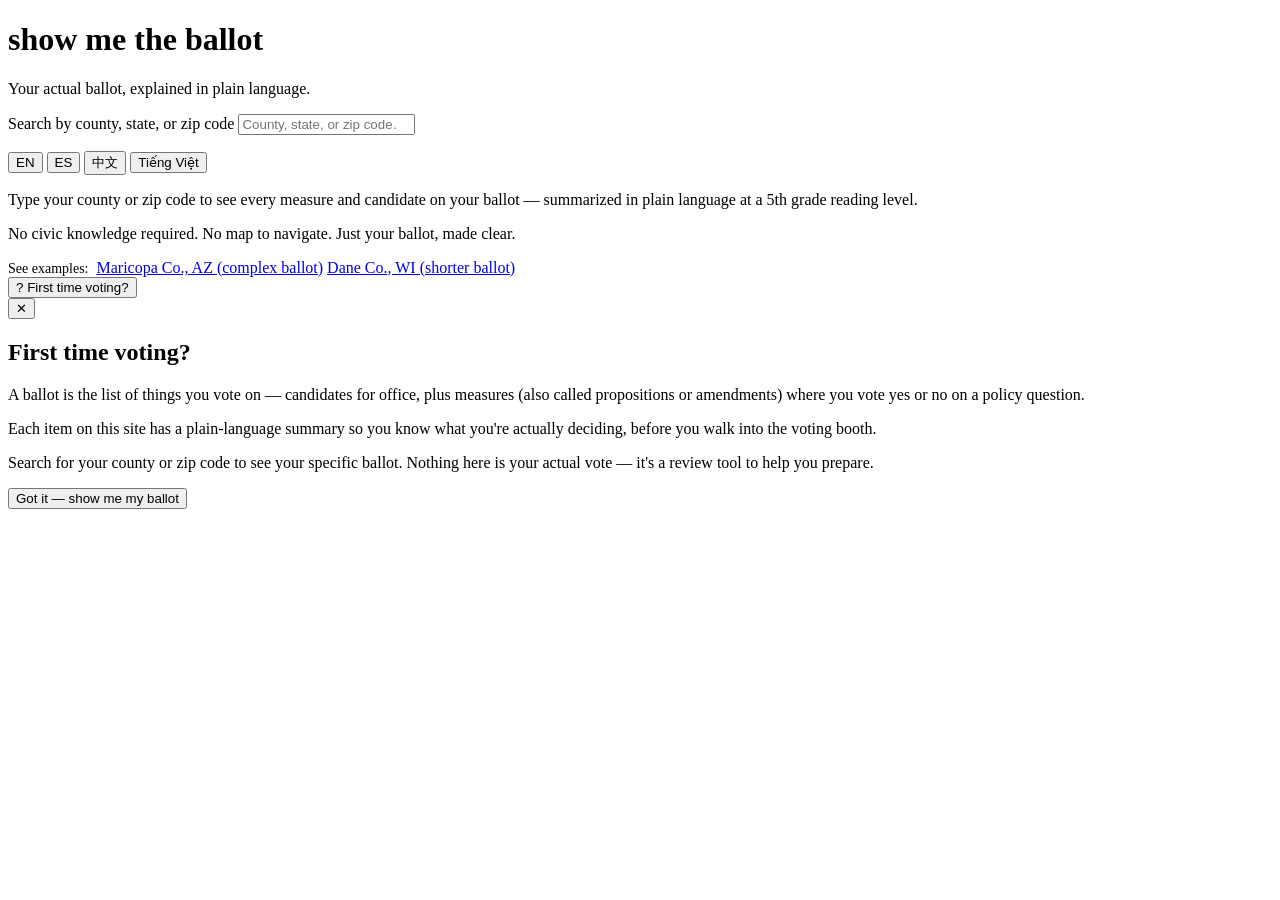
==== index.html @ fd7883be "Adding Index! Voter facing and journalist-facing sites live!" ====
<!DOCTYPE html>
<html lang="en">
<head>
<meta charset="UTF-8">
<meta name="viewport" content="width=device-width, initial-scale=1.0, viewport-fit=cover">
<title>Show Me The Ballot</title>
<meta name="description" content="See your actual ballot, explained in plain language, in your language.">
<link rel="preconnect" href="https://fonts.googleapis.com">
<link href="https://fonts.googleapis.com/css2?family=DM+Mono:wght@400;500&family=Libre+Baskerville:ital,wght@0,400;0,700;1,400&family=DM+Sans:wght@300;400;500;600&display=swap" rel="stylesheet">
<link rel="stylesheet" href="css/styles.css">
</head>
<body>

<!-- ── Voter homepage ── -->
<div id="view-home" class="voter-page">

  <header class="voter-header">
    <h1>show me the <em style="color:var(--color-ready);font-style:normal;">ballot</em></h1>
    <p class="tagline" data-i18n="tagline">Your actual ballot, explained in plain language.</p>
  </header>

  <div class="search-container" role="search">
    <label class="search-label" for="county-search" data-i18n="search-label">Search by county, state, or zip code</label>
    <input
      id="county-search"
      class="search-input"
      type="search"
      inputmode="search"
      autocomplete="off"
      autocorrect="off"
      spellcheck="false"
      placeholder="County, state, or zip code…"
      data-i18n-placeholder="search-placeholder"
      aria-autocomplete="list"
      aria-controls="autocomplete-list"
      aria-expanded="false"
    >
    <ul
      id="autocomplete-list"
      class="autocomplete-list hidden"
      role="listbox"
      aria-label="Search suggestions"
    ></ul>
  </div>

  <!-- Language switcher -->
  <nav class="lang-switcher" aria-label="Language">
    <button class="lang-btn active" data-lang="en" aria-pressed="true">EN</button>
    <button class="lang-btn" data-lang="es" aria-pressed="false">ES</button>
    <button class="lang-btn" data-lang="zh" aria-pressed="false">中文</button>
    <button class="lang-btn" data-lang="vi" aria-pressed="false">Tiếng Việt</button>
  </nav>

  <!-- Below-search content -->
  <div class="voter-intro">
    <p data-i18n="intro-1">Type your county or zip code to see every measure and candidate on your ballot — summarized in plain language at a 5th grade reading level.</p>
    <p data-i18n="intro-2">No civic knowledge required. No map to navigate. Just your ballot, made clear.</p>
  </div>

  <div class="voter-examples">
    <span style="font-size:0.875rem; color:var(--color-text-3); margin-right:0.25rem;" data-i18n="examples-label">See examples:</span>
    <a href="#/az/maricopa" class="example-link" data-i18n="example-complex">Maricopa Co., AZ (complex ballot)</a>
    <a href="#/wi/dane" class="example-link" data-i18n="example-simple">Dane Co., WI (shorter ballot)</a>
  </div>

  <button class="first-time-link" id="first-time-btn" aria-haspopup="dialog">
    <span aria-hidden="true">?</span>
    <span data-i18n="first-time">First time voting?</span>
  </button>

</div>

<!-- ── State view — county list ── -->
<div id="view-state" class="state-page" hidden>
  <nav class="breadcrumb" aria-label="Breadcrumb">
    <a href="#/" data-i18n="nav-home">Home</a>
    <span class="breadcrumb-sep" aria-hidden="true">›</span>
    <span id="state-breadcrumb"></span>
  </nav>
  <header class="ballot-header">
    <h1 id="state-title"></h1>
    <p class="subtitle" data-i18n="state-subtitle">Select a county to see your ballot.</p>
  </header>
  <ul class="county-list" id="county-list" aria-label="Counties"></ul>
</div>

<!-- ── County ballot view ── -->
<div id="view-ballot" class="ballot-page" hidden>
  <nav class="breadcrumb" aria-label="Breadcrumb">
    <a href="#/" data-i18n="nav-home">Home</a>
    <span class="breadcrumb-sep" aria-hidden="true">›</span>
    <a id="ballot-state-link" href="#/"></a>
    <span class="breadcrumb-sep" aria-hidden="true">›</span>
    <span id="ballot-county-breadcrumb"></span>
  </nav>
  <header class="ballot-header">
    <h1 id="ballot-county-title"></h1>
    <p class="subtitle" id="ballot-subtitle"></p>
  </header>
  <p class="progress-label" id="progress-label"></p>
  <div class="progress-bar-wrap" role="progressbar" aria-valuemin="0" aria-valuemax="100" aria-valuenow="0" id="progress-bar-wrap">
    <div class="progress-bar-fill" id="progress-bar" style="width:0%"></div>
  </div>
  <div id="prop-list"></div>
</div>

<!-- ── First time voter modal ── -->
<div id="first-time-modal" class="modal-backdrop hidden" role="dialog" aria-modal="true" aria-labelledby="modal-title">
  <div class="modal">
    <button class="modal-close" id="modal-close-btn" aria-label="Close">✕</button>
    <h2 id="modal-title" data-i18n="modal-title">First time voting?</h2>
    <p data-i18n="modal-p1">A ballot is the list of things you vote on — candidates for office, plus measures (also called propositions or amendments) where you vote yes or no on a policy question.</p>
    <p data-i18n="modal-p2">Each item on this site has a plain-language summary so you know what you're actually deciding, before you walk into the voting booth.</p>
    <p data-i18n="modal-p3">Search for your county or zip code to see your specific ballot. Nothing here is your actual vote — it's a review tool to help you prepare.</p>
    <button class="modal-cta" id="modal-cta-btn" data-i18n="modal-cta">Got it — show me my ballot</button>
  </div>
</div>

<script src="js/router.js"></script>
<script>
// ── Translations ──────────────────────────────────────────────────────────────
const i18n = {
  en: {
    'headline':          'Show Me The Ballot',
    'tagline':           'Your actual ballot, explained in plain language.',
    'search-label':      'Search by county, state, or zip code',
    'search-placeholder':'County, state, or zip code…',
    'intro-1':           'Type your county or zip code to see every measure and candidate on your ballot — summarized in plain language at a 5th grade reading level.',
    'intro-2':           'No civic knowledge required. No map to navigate. Just your ballot, made clear.',
    'examples-label':    'See examples:',
    'example-complex':   'Maricopa Co., AZ (complex ballot)',
    'example-simple':    'Dane Co., WI (shorter ballot)',
    'first-time':        'First time voting?',
    'nav-home':          'Home',
    'state-subtitle':    'Select a county to see your ballot.',
    'modal-title':       'First time voting?',
    'modal-p1':          'A ballot is the list of things you vote on — candidates for office, plus measures (also called propositions or amendments) where you vote yes or no on a policy question.',
    'modal-p2':          'Each item on this site has a plain-language summary so you know what you\'re actually deciding, before you walk into the voting booth.',
    'modal-p3':          'Search for your county or zip code to see your specific ballot. Nothing here is your actual vote — it\'s a review tool to help you prepare.',
    'modal-cta':         'Got it — show me my ballot',
  },
  es: {
    'headline':          'Muéstrame la Boleta',
    'tagline':           'Tu boleta real, explicada en lenguaje sencillo.',
    'search-label':      'Busca por condado, estado o código postal',
    'search-placeholder':'Condado, estado o código postal…',
    'intro-1':           'Escribe tu condado o código postal para ver todas las medidas y candidatos en tu boleta — resumidas en lenguaje sencillo.',
    'intro-2':           'No se requiere conocimiento cívico. Solo tu boleta, explicada claramente.',
    'examples-label':    'Ver ejemplos:',
    'example-complex':   'Condado Maricopa, AZ (boleta compleja)',
    'example-simple':    'Condado Dane, WI (boleta más corta)',
    'first-time':        '¿Primera vez votando?',
    'nav-home':          'Inicio',
    'state-subtitle':    'Selecciona un condado para ver tu boleta.',
    'modal-title':       '¿Primera vez votando?',
    'modal-p1':          'Una boleta es la lista de cosas sobre las que votas — candidatos para cargos, además de medidas donde votas sí o no sobre una pregunta de política.',
    'modal-p2':          'Cada elemento en este sitio tiene un resumen en lenguaje sencillo para que sepas qué estás decidiendo antes de entrar a votar.',
    'modal-p3':          'Busca tu condado o código postal para ver tu boleta específica. Nada aquí es tu voto real — es una herramienta de revisión para ayudarte a prepararte.',
    'modal-cta':         'Entendido — muéstrame mi boleta',
  },
  zh: {
    'headline':          '显示我的选票',
    'tagline':           '用简明语言解释您的实际选票。',
    'search-label':      '按县、州或邮政编码搜索',
    'search-placeholder':'县、州或邮政编码…',
    'intro-1':           '输入您的县或邮政编码，查看选票上的每项措施和候选人——以五年级阅读水平用简明语言概述。',
    'intro-2':           '无需公民知识，无需查看地图。只需清晰明了的选票。',
    'examples-label':    '查看示例：',
    'example-complex':   '亚利桑那州马里科帕县（复杂选票）',
    'example-simple':    '威斯康星州戴恩县（较短选票）',
    'first-time':        '第一次投票？',
    'nav-home':          '首页',
    'state-subtitle':    '选择一个县查看您的选票。',
    'modal-title':       '第一次投票？',
    'modal-p1':          '选票是您投票的事项列表——包括候选人以及您对政策问题投赞成或反对票的措施（也称为提案或修正案）。',
    'modal-p2':          '本网站上的每个项目都有简明语言摘要，让您在进入投票站之前了解您实际在决定什么。',
    'modal-p3':          '搜索您的县或邮政编码以查看您的具体选票。这里没有任何内容是您的实际投票——这是一个帮助您准备的复习工具。',
    'modal-cta':         '明白了——显示我的选票',
  },
  vi: {
    'headline':          'Hiện Phiếu Bầu Của Tôi',
    'tagline':           'Phiếu bầu thực của bạn, được giải thích bằng ngôn ngữ đơn giản.',
    'search-label':      'Tìm kiếm theo quận, tiểu bang hoặc mã bưu chính',
    'search-placeholder':'Quận, tiểu bang hoặc mã bưu chính…',
    'intro-1':           'Nhập quận hoặc mã bưu chính của bạn để xem mọi biện pháp và ứng viên trên phiếu bầu — được tóm tắt bằng ngôn ngữ đơn giản.',
    'intro-2':           'Không cần kiến thức công dân. Không cần điều hướng bản đồ. Chỉ cần phiếu bầu của bạn, được giải thích rõ ràng.',
    'examples-label':    'Xem ví dụ:',
    'example-complex':   'Hạt Maricopa, AZ (phiếu bầu phức tạp)',
    'example-simple':    'Hạt Dane, WI (phiếu bầu ngắn hơn)',
    'first-time':        'Lần đầu tiên bỏ phiếu?',
    'nav-home':          'Trang chủ',
    'state-subtitle':    'Chọn một quận để xem phiếu bầu của bạn.',
    'modal-title':       'Lần đầu tiên bỏ phiếu?',
    'modal-p1':          'Phiếu bầu là danh sách những thứ bạn bỏ phiếu — ứng viên cho các chức vụ, cùng với các biện pháp nơi bạn bỏ phiếu có hoặc không về câu hỏi chính sách.',
    'modal-p2':          'Mỗi mục trên trang này có bản tóm tắt bằng ngôn ngữ đơn giản để bạn biết mình đang quyết định gì, trước khi bước vào phòng bỏ phiếu.',
    'modal-p3':          'Tìm kiếm quận hoặc mã bưu chính của bạn để xem phiếu bầu cụ thể. Không có gì ở đây là phiếu bầu thực của bạn — đây là công cụ ôn tập để giúp bạn chuẩn bị.',
    'modal-cta':         'Đã hiểu — hiện phiếu bầu của tôi',
  },
};

// ── Sample data (replace with Airtable fetch) ─────────────────────────────────
const statesMeta = {
  az: { name: 'Arizona', counties: ['Apache','Cochise','Coconino','Gila','Graham','Greenlee','La Paz','Maricopa','Mohave','Navajo','Pima','Pinal','Santa Cruz','Yavapai','Yuma'] },
  pa: { name: 'Pennsylvania', counties: ['Allegheny','Berks','Bucks','Chester','Cumberland','Dauphin','Delaware','Erie','Lancaster','Lehigh','Luzerne','Montgomery','Northampton','Philadelphia','York'] },
  ga: { name: 'Georgia', counties: ['Bibb','Cherokee','Clayton','Cobb','DeKalb','Floyd','Forsyth','Fulton','Gwinnett','Hall','Henry','Houston','Muscogee','Richmond','Whitfield'] },
  nc: { name: 'North Carolina', counties: ['Buncombe','Cabarrus','Catawba','Cumberland','Durham','Forsyth','Gaston','Guilford','Johnston','Mecklenburg','New Hanover','Onslow','Pitt','Randolph','Wake'] },
  wi: { name: 'Wisconsin', counties: ['Brown','Dane','Dodge','Fond du Lac','Kenosha','La Crosse','Marathon','Milwaukee','Outagamie','Racine','Rock','Sheboygan','Waukesha','Winnebago','Wood'] },
  nv: { name: 'Nevada', counties: ['Carson City','Churchill','Clark','Douglas','Elko','Humboldt','Lander','Lincoln','Lyon','Mineral','Nye','Pershing','Storey','Washoe','White Pine'] },
  fl: { name: 'Florida', counties: ['Alachua','Brevard','Broward','Duval','Escambia','Hillsborough','Lee','Leon','Manatee','Miami-Dade','Orange','Palm Beach','Pinellas','Polk','Sarasota'] },
  mi: { name: 'Michigan', counties: ['Bay','Calhoun','Clinton','Genesee','Ingham','Jackson','Kalamazoo','Kent','Macomb','Monroe','Muskegon','Oakland','Ottawa','Saginaw','Washtenaw','Wayne'] },
};

const sampleProps = [
  {
    id: 'PROP-1',
    title: 'Statewide Affordable Housing Bond Act',
    type: 'statewide',
    typLabel: 'Statewide',
    summary: 'This measure would allow the state to borrow up to $10 billion to fund the construction and repair of affordable housing across the state. The money would be repaid over 30 years through the state budget. Supporters say it will help address the housing shortage. Opponents say it adds debt that future taxpayers must pay back.',
    grade: 5.2,
  },
  {
    id: 'PROP-2',
    title: 'Constitutional Amendment: Voter ID Requirement',
    type: 'statewide',
    typLabel: 'Statewide',
    summary: 'A yes vote would add a requirement to the state constitution that all voters must show a government-issued photo ID before casting a ballot. A no vote keeps current rules, which allow voters to sign a form if they lack ID. Supporters say it prevents fraud. Opponents say it makes voting harder for eligible voters who lack IDs.',
    grade: 6.1,
  },
  {
    id: 'LOCAL-1',
    title: 'County Library Millage Renewal',
    type: 'local',
    typLabel: 'Local measure',
    summary: 'This renewal would continue an existing property tax that funds county libraries for the next 10 years. It would not increase your current tax rate — it only extends a tax that is already in place. If it fails, the county library system would face a significant budget cut and could close some branches.',
    grade: 4.8,
  },
  {
    id: 'RACE-1',
    title: 'County Commissioner, District 3',
    type: 'candidate',
    typLabel: 'Candidate race',
    summary: 'Voters choose one candidate to serve a 4-year term as county commissioner for District 3. The commissioner votes on the county budget, zoning decisions, and local services like roads and parks.',
    grade: 4.2,
  },
];

// ── App state ─────────────────────────────────────────────────────────────────
let currentLang = sessionStorage.getItem('smtb-lang') || 'en';
const votes = {}; // propId → 'yes' | 'no'

// ── i18n ─────────────────────────────────────────────────────────────────────
function t(key) {
  return (i18n[currentLang] || i18n.en)[key] || i18n.en[key] || key;
}

function applyTranslations() {
  document.documentElement.lang = currentLang;
  document.querySelectorAll('[data-i18n]').forEach(el => {
    const key = el.dataset.i18n;
    el.textContent = t(key);
  });
  document.querySelectorAll('[data-i18n-placeholder]').forEach(el => {
    el.placeholder = t(el.dataset.i18nPlaceholder);
  });
}

function setLang(lang) {
  currentLang = lang;
  sessionStorage.setItem('smtb-lang', lang);
  document.querySelectorAll('.lang-btn').forEach(btn => {
    const active = btn.dataset.lang === lang;
    btn.classList.toggle('active', active);
    btn.setAttribute('aria-pressed', active ? 'true' : 'false');
  });
  applyTranslations();
}

// ── Views ─────────────────────────────────────────────────────────────────────
function showView(id) {
  ['view-home', 'view-state', 'view-ballot'].forEach(v => {
    const el = document.getElementById(v);
    if (el) el.hidden = v !== id;
  });
}

// ── Autocomplete ──────────────────────────────────────────────────────────────
function buildSearchIndex() {
  const index = [];
  for (const [abbr, meta] of Object.entries(statesMeta)) {
    index.push({ label: meta.name, slug: abbr, type: 'state' });
    for (const county of meta.counties) {
      index.push({ label: county + ' County', sublabel: meta.name, slug: abbr + '/' + county.toLowerCase().replace(/\s+/g, '-'), type: 'county' });
    }
  }
  return index;
}

const searchIndex = buildSearchIndex();

function matchSearch(query) {
  const q = query.toLowerCase().trim();
  if (!q) return [];
  return searchIndex
    .filter(item => item.label.toLowerCase().includes(q) || (item.sublabel || '').toLowerCase().includes(q))
    .slice(0, 8);
}

function renderAutocomplete(results) {
  const list = document.getElementById('autocomplete-list');
  const input = document.getElementById('county-search');
  list.innerHTML = '';
  if (!results.length) {
    list.classList.add('hidden');
    input.setAttribute('aria-expanded', 'false');
    return;
  }
  results.forEach((item, i) => {
    const li = document.createElement('li');
    li.className = 'autocomplete-item';
    li.setAttribute('role', 'option');
    li.setAttribute('id', 'ac-item-' + i);
    li.innerHTML = `<span>${item.label}</span>${item.sublabel ? `<span class="item-state">${item.sublabel}</span>` : ''}`;
    li.addEventListener('click', () => {
      Router.navigate(item.slug);
      list.classList.add('hidden');
      input.value = '';
      input.setAttribute('aria-expanded', 'false');
    });
    li.addEventListener('touchend', e => { e.preventDefault(); li.click(); });
    list.appendChild(li);
  });
  list.classList.remove('hidden');
  input.setAttribute('aria-expanded', 'true');
}

// ── Progress bar ──────────────────────────────────────────────────────────────
function updateProgress() {
  const total = sampleProps.length;
  const reviewed = Object.keys(votes).length;
  const pct = total ? Math.round((reviewed / total) * 100) : 0;
  const bar = document.getElementById('progress-bar');
  const wrap = document.getElementById('progress-bar-wrap');
  const label = document.getElementById('progress-label');
  if (bar) bar.style.width = pct + '%';
  if (wrap) wrap.setAttribute('aria-valuenow', pct);
  if (label) label.textContent = reviewed + ' of ' + total + ' items reviewed';
}

// ── Ballot card renderer ──────────────────────────────────────────────────────
function renderBallot(state, county) {
  const container = document.getElementById('prop-list');
  container.innerHTML = '';

  sampleProps.forEach(prop => {
    const card = document.createElement('div');
    card.className = 'prop-card';
    card.id = 'card-' + prop.id;

    const currentVote = votes[prop.id];

    card.innerHTML = `
      <button class="prop-card-header" aria-expanded="false" aria-controls="body-${prop.id}">
        <span class="prop-id">${prop.id}</span>
        <span class="prop-title">${prop.title}</span>
        <span class="type-badge ${prop.type}" aria-label="Type: ${prop.typLabel}">${prop.typLabel}</span>
        <span class="prop-chevron" aria-hidden="true">▾</span>
      </button>
      <div class="prop-card-body" id="body-${prop.id}" role="region" aria-labelledby="hdr-${prop.id}">
        <p class="prop-summary">${prop.summary}</p>
        <p class="grade-tag">Reading grade: ${prop.grade}</p>
        <div class="prop-actions">
          <button class="vote-btn ${currentVote === 'yes' ? 'selected-yes' : ''}" data-prop="${prop.id}" data-vote="yes" aria-label="Mark yes on ${prop.title}" aria-pressed="${currentVote === 'yes'}">👍 Yes</button>
          <button class="vote-btn ${currentVote === 'no' ? 'selected-no' : ''}" data-prop="${prop.id}" data-vote="no" aria-label="Mark no on ${prop.title}" aria-pressed="${currentVote === 'no'}">👎 No</button>
          <a class="learn-more-link" href="#" aria-label="Learn more about ${prop.title}">Learn more &amp; coverage ›</a>
        </div>
      </div>
    `;

    // Toggle expand/collapse
    const header = card.querySelector('.prop-card-header');
    header.addEventListener('click', () => {
      const expanded = card.classList.toggle('expanded');
      header.setAttribute('aria-expanded', expanded ? 'true' : 'false');
      if (expanded) {
        card.scrollIntoView({ behavior: 'smooth', block: 'nearest' });
      }
    });

    // Vote buttons
    card.querySelectorAll('.vote-btn').forEach(btn => {
      btn.addEventListener('click', e => {
        e.stopPropagation();
        const propId = btn.dataset.prop;
        const vote = btn.dataset.vote;
        if (votes[propId] === vote) {
          delete votes[propId];
        } else {
          votes[propId] = vote;
        }
        rerenderCard(propId);
        updateProgress();
      });
    });

    container.appendChild(card);
  });

  updateProgress();
}

function rerenderCard(propId) {
  const card = document.getElementById('card-' + propId);
  if (!card) return;
  const currentVote = votes[propId];
  card.querySelectorAll('.vote-btn').forEach(btn => {
    const vote = btn.dataset.vote;
    btn.classList.toggle('selected-yes', vote === 'yes' && currentVote === 'yes');
    btn.classList.toggle('selected-no', vote === 'no' && currentVote === 'no');
    btn.setAttribute('aria-pressed', currentVote === vote ? 'true' : 'false');
  });
}

// ── Route handlers ────────────────────────────────────────────────────────────
Router.on('', () => {
  showView('view-home');
  document.title = 'Show Me The Ballot';
});

Router.on(':state', ({ state }) => {
  const meta = statesMeta[state];
  if (!meta) { Router.navigate(''); return; }

  document.getElementById('state-breadcrumb').textContent = meta.name;
  document.getElementById('state-title').textContent = meta.name;
  document.title = meta.name + ' — Show Me The Ballot';

  const list = document.getElementById('county-list');
  list.innerHTML = '';
  meta.counties.forEach(county => {
    const slug = county.toLowerCase().replace(/\s+/g, '-');
    const li = document.createElement('li');
    li.innerHTML = `<a class="county-item" href="#/${state}/${slug}">
      <span class="county-name">${county} County</span>
      <span class="county-arrow" aria-hidden="true">›</span>
    </a>`;
    list.appendChild(li);
  });

  showView('view-state');
});

Router.on(':state/:county', ({ state, county }) => {
  const meta = statesMeta[state];
  const countyName = county.replace(/-/g, ' ').replace(/\b\w/g, c => c.toUpperCase());
  if (!meta) { Router.navigate(''); return; }

  document.getElementById('ballot-state-link').textContent = meta.name;
  document.getElementById('ballot-state-link').href = '#/' + state;
  document.getElementById('ballot-county-breadcrumb').textContent = countyName + ' County';
  document.getElementById('ballot-county-title').textContent = countyName + ' County';
  document.getElementById('ballot-subtitle').textContent = meta.name + ' · Nov 2026 General Election';
  document.title = countyName + ' County — Show Me The Ballot';

  renderBallot(state, county);
  showView('view-ballot');
});

// ── Modal ─────────────────────────────────────────────────────────────────────
const modal = document.getElementById('first-time-modal');
const modalClose = document.getElementById('modal-close-btn');
const firstTimeBtn = document.getElementById('first-time-btn');
const modalCta = document.getElementById('modal-cta-btn');

function openModal() {
  modal.classList.remove('hidden');
  modalClose.focus();
  document.addEventListener('keydown', trapFocus);
}

function closeModal() {
  modal.classList.add('hidden');
  firstTimeBtn.focus();
  document.removeEventListener('keydown', trapFocus);
}

function trapFocus(e) {
  if (e.key === 'Escape') { closeModal(); return; }
  if (e.key !== 'Tab') return;
  const focusable = modal.querySelectorAll('button, a, [tabindex]:not([tabindex="-1"])');
  const first = focusable[0];
  const last = focusable[focusable.length - 1];
  if (e.shiftKey && document.activeElement === first) { e.preventDefault(); last.focus(); }
  else if (!e.shiftKey && document.activeElement === last) { e.preventDefault(); first.focus(); }
}

firstTimeBtn.addEventListener('click', openModal);
modalClose.addEventListener('click', closeModal);
modalCta.addEventListener('click', closeModal);
modal.addEventListener('click', e => { if (e.target === modal) closeModal(); });

// ── Search ────────────────────────────────────────────────────────────────────
const searchInput = document.getElementById('county-search');
const acList = document.getElementById('autocomplete-list');
let activeIndex = -1;

searchInput.addEventListener('input', () => {
  activeIndex = -1;
  renderAutocomplete(matchSearch(searchInput.value));
});

searchInput.addEventListener('keydown', e => {
  const items = acList.querySelectorAll('.autocomplete-item');
  if (e.key === 'ArrowDown') {
    e.preventDefault();
    activeIndex = Math.min(activeIndex + 1, items.length - 1);
    items.forEach((it, i) => it.setAttribute('aria-selected', i === activeIndex ? 'true' : 'false'));
    if (items[activeIndex]) items[activeIndex].scrollIntoView({ block: 'nearest' });
  } else if (e.key === 'ArrowUp') {
    e.preventDefault();
    activeIndex = Math.max(activeIndex - 1, -1);
    items.forEach((it, i) => it.setAttribute('aria-selected', i === activeIndex ? 'true' : 'false'));
  } else if (e.key === 'Enter' && activeIndex >= 0) {
    e.preventDefault();
    items[activeIndex]?.click();
  } else if (e.key === 'Escape') {
    acList.classList.add('hidden');
    searchInput.setAttribute('aria-expanded', 'false');
  }
});

document.addEventListener('click', e => {
  if (!e.target.closest('.search-container')) {
    acList.classList.add('hidden');
    searchInput.setAttribute('aria-expanded', 'false');
  }
});

// Prevent keyboard obscuring input on mobile
if (window.visualViewport) {
  window.visualViewport.addEventListener('resize', () => {
    const searchContainer = document.querySelector('.search-container');
    if (searchContainer) {
      const rect = searchContainer.getBoundingClientRect();
      if (rect.bottom > window.visualViewport.height) {
        searchContainer.scrollIntoView({ behavior: 'smooth', block: 'center' });
      }
    }
  });
}

// ── Language buttons ──────────────────────────────────────────────────────────
document.querySelectorAll('.lang-btn').forEach(btn => {
  btn.addEventListener('click', () => setLang(btn.dataset.lang));
});

// ── Boot ──────────────────────────────────────────────────────────────────────
applyTranslations();
setLang(currentLang);
Router.start();
</script>
</body>
</html>
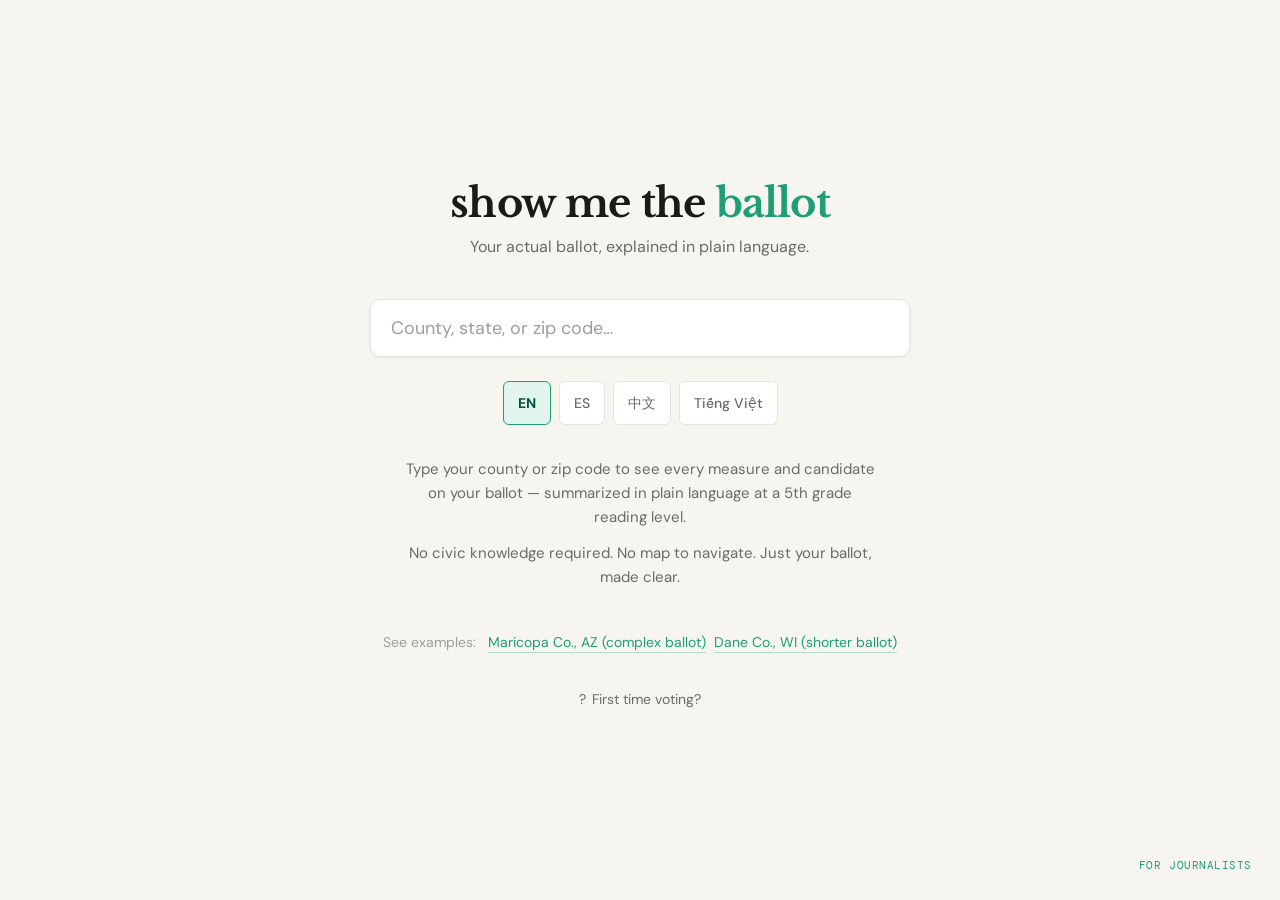
==== commit 77b1afc1: "Update index.html Now has a button on bottom for journalists to sign in. :)" ====
--- a/index.html
+++ b/index.html
@@ -70,6 +70,23 @@
 
 </div>
 
+<!-- Journalist access link (bottom of page, unobtrusive) -->
+<button id="journalist-access-btn" style="
+  position: fixed;
+  bottom: 1.25rem;
+  right: 1.25rem;
+  background: none;
+  border: none;
+  font-family: var(--font-mono);
+  font-size: 0.6875rem;
+  color: var(--color-ready);
+  cursor: pointer;
+  letter-spacing: 0.05em;
+  text-transform: uppercase;
+  padding: 0.5rem;
+  transition: color 0.15s;
+" aria-label="Journalist access">For journalists</button>
+
 <!-- ── State view — county list ── -->
 <div id="view-state" class="state-page" hidden>
   <nav class="breadcrumb" aria-label="Breadcrumb">
@@ -554,6 +571,17 @@
   btn.addEventListener('click', () => setLang(btn.dataset.lang));
 });
 
+// ── Journalist access ─────────────────────────────────────────────────────────
+document.getElementById('journalist-access-btn').addEventListener('click', () => {
+  const pw = prompt('Enter journalist access code:');
+  if (pw === null) return;
+  if (pw === 'integrity2026') {
+    window.location.href = 'show-me-the-ballot-dashboard.html';
+  } else {
+    alert('Incorrect access code.');
+  }
+});
+
 // ── Boot ──────────────────────────────────────────────────────────────────────
 applyTranslations();
 setLang(currentLang);
--- a/css/styles.css
+++ b/css/styles.css
@@ -0,0 +1,651 @@
+:root {
+  --color-priority:    #C94A22;
+  --color-watch:       #C07A12;
+  --color-ready:       #1D9E75;
+  --color-uncovered:   #E8E5DE;
+  --color-teal-light:  #E1F5EE;
+  --color-teal-dark:   #085041;
+  --color-text:        #1A1A18;
+  --color-text-2:      #6B6B65;
+  --color-text-3:      #9E9E96;
+  --color-bg:          #F7F5F0;
+  --color-surface:     #FFFFFF;
+  --color-surface-2:   #F0EDE6;
+  --color-border:      rgba(0,0,0,0.10);
+
+  --font-display: 'Libre Baskerville', serif;
+  --font-body:    'DM Sans', sans-serif;
+  --font-mono:    'DM Mono', monospace;
+}
+
+*, *::before, *::after { box-sizing: border-box; margin: 0; padding: 0; }
+
+html { font-size: 16px; }
+
+body {
+  font-family: var(--font-body);
+  background: var(--color-bg);
+  color: var(--color-text);
+  min-height: 100vh;
+  -webkit-font-smoothing: antialiased;
+}
+
+/* ── Voter Homepage ── */
+
+.voter-page {
+  display: flex;
+  flex-direction: column;
+  align-items: center;
+  justify-content: center;
+  min-height: 100vh;
+  padding: 2rem 1rem;
+}
+
+.voter-header {
+  text-align: center;
+  margin-bottom: 2.5rem;
+}
+
+.voter-header h1 {
+  font-family: var(--font-display);
+  font-size: clamp(1.75rem, 5vw, 2.5rem);
+  font-weight: 700;
+  color: var(--color-text);
+  letter-spacing: -0.02em;
+  line-height: 1.2;
+  margin-bottom: 0.5rem;
+}
+
+.voter-header .tagline {
+  font-size: 1rem;
+  color: var(--color-text-2);
+  max-width: 38ch;
+  margin: 0 auto;
+  line-height: 1.5;
+}
+
+/* ── Search ── */
+
+.search-container {
+  width: 100%;
+  max-width: 540px;
+  position: relative;
+  margin-bottom: 1.5rem;
+}
+
+.search-label {
+  position: absolute;
+  width: 1px;
+  height: 1px;
+  overflow: hidden;
+  clip: rect(0,0,0,0);
+  white-space: nowrap;
+}
+
+.search-input {
+  width: 100%;
+  padding: 1rem 1.25rem;
+  font-family: var(--font-body);
+  font-size: 1.125rem;
+  color: var(--color-text);
+  background: var(--color-surface);
+  border: 1.5px solid var(--color-border);
+  border-radius: 10px;
+  outline: none;
+  transition: border-color 0.15s, box-shadow 0.15s;
+  -webkit-appearance: none;
+  box-shadow: 0 1px 4px rgba(0,0,0,0.06);
+}
+
+.search-input::placeholder { color: var(--color-text-3); }
+
+.search-input:focus {
+  border-color: var(--color-ready);
+  box-shadow: 0 0 0 3px rgba(29,158,117,0.18);
+}
+
+.autocomplete-list {
+  position: absolute;
+  top: calc(100% + 6px);
+  left: 0;
+  right: 0;
+  background: var(--color-surface);
+  border: 1.5px solid var(--color-border);
+  border-radius: 10px;
+  box-shadow: 0 4px 16px rgba(0,0,0,0.10);
+  overflow-y: auto;
+  max-height: 260px;
+  z-index: 100;
+  list-style: none;
+}
+
+.autocomplete-list.hidden { display: none; }
+
+.autocomplete-item {
+  padding: 0.875rem 1.25rem;
+  cursor: pointer;
+  font-size: 0.9375rem;
+  color: var(--color-text);
+  min-height: 44px;
+  display: flex;
+  align-items: center;
+  border-bottom: 1px solid var(--color-border);
+  transition: background 0.1s;
+}
+
+.autocomplete-item:last-child { border-bottom: none; }
+
+.autocomplete-item:hover,
+.autocomplete-item[aria-selected="true"] {
+  background: var(--color-teal-light);
+}
+
+.autocomplete-item .item-state {
+  font-family: var(--font-mono);
+  font-size: 0.75rem;
+  color: var(--color-text-3);
+  text-transform: uppercase;
+  letter-spacing: 0.05em;
+  margin-left: auto;
+  padding-left: 1rem;
+}
+
+/* ── Language Switcher ── */
+
+.lang-switcher {
+  display: flex;
+  flex-wrap: wrap;
+  gap: 0.5rem;
+  justify-content: center;
+  margin-bottom: 2rem;
+}
+
+.lang-btn {
+  font-family: var(--font-body);
+  font-size: 0.875rem;
+  font-weight: 500;
+  padding: 0.5rem 0.875rem;
+  min-height: 44px;
+  border: 1.5px solid var(--color-border);
+  border-radius: 6px;
+  background: var(--color-surface);
+  color: var(--color-text-2);
+  cursor: pointer;
+  transition: border-color 0.15s, color 0.15s, background 0.15s;
+  display: flex;
+  align-items: center;
+}
+
+.lang-btn:hover {
+  border-color: var(--color-ready);
+  color: var(--color-text);
+}
+
+.lang-btn.active {
+  border-color: var(--color-ready);
+  background: var(--color-teal-light);
+  color: var(--color-teal-dark);
+  font-weight: 700;
+}
+
+.lang-btn:focus-visible {
+  outline: 2px solid var(--color-ready);
+  outline-offset: 2px;
+}
+
+/* ── Below-search content ── */
+
+.voter-intro {
+  max-width: 480px;
+  text-align: center;
+  margin-bottom: 2rem;
+}
+
+.voter-intro p {
+  font-size: 0.9375rem;
+  color: var(--color-text-2);
+  line-height: 1.6;
+  margin-bottom: 0.75rem;
+}
+
+.voter-examples {
+  display: flex;
+  flex-wrap: wrap;
+  gap: 0.5rem;
+  justify-content: center;
+  margin-bottom: 1.5rem;
+}
+
+.example-link {
+  font-size: 0.875rem;
+  color: var(--color-ready);
+  text-decoration: none;
+  border-bottom: 1px solid rgba(29,158,117,0.3);
+  padding-bottom: 1px;
+  transition: border-color 0.15s;
+}
+
+.example-link:hover { border-color: var(--color-ready); }
+
+.first-time-link {
+  display: inline-flex;
+  align-items: center;
+  gap: 0.375rem;
+  font-size: 0.875rem;
+  color: var(--color-text-2);
+  text-decoration: none;
+  cursor: pointer;
+  background: none;
+  border: none;
+  font-family: var(--font-body);
+  padding: 0;
+  min-height: 44px;
+  transition: color 0.15s;
+}
+
+.first-time-link:hover { color: var(--color-text); }
+
+.first-time-link:focus-visible {
+  outline: 2px solid var(--color-ready);
+  outline-offset: 2px;
+  border-radius: 3px;
+}
+
+/* ── Modal ── */
+
+.modal-backdrop {
+  position: fixed;
+  inset: 0;
+  background: rgba(26,26,24,0.45);
+  z-index: 200;
+  display: flex;
+  align-items: center;
+  justify-content: center;
+  padding: 1rem;
+  opacity: 1;
+  transition: opacity 0.15s;
+}
+
+.modal-backdrop.hidden {
+  display: none;
+}
+
+.modal {
+  background: var(--color-surface);
+  border-radius: 14px;
+  padding: 2rem;
+  max-width: 480px;
+  width: 100%;
+  position: relative;
+  box-shadow: 0 8px 40px rgba(0,0,0,0.16);
+}
+
+.modal h2 {
+  font-family: var(--font-display);
+  font-size: 1.25rem;
+  margin-bottom: 1rem;
+  color: var(--color-text);
+}
+
+.modal p {
+  font-size: 0.9375rem;
+  color: var(--color-text-2);
+  line-height: 1.6;
+  margin-bottom: 0.75rem;
+}
+
+.modal p:last-of-type { margin-bottom: 1.5rem; }
+
+.modal-close {
+  position: absolute;
+  top: 1rem;
+  right: 1rem;
+  background: none;
+  border: none;
+  font-size: 1.25rem;
+  color: var(--color-text-3);
+  cursor: pointer;
+  min-width: 44px;
+  min-height: 44px;
+  display: flex;
+  align-items: center;
+  justify-content: center;
+  border-radius: 6px;
+  transition: color 0.15s;
+}
+
+.modal-close:hover { color: var(--color-text); }
+.modal-close:focus-visible { outline: 2px solid var(--color-ready); outline-offset: 2px; }
+
+.modal-cta {
+  display: inline-block;
+  padding: 0.75rem 1.5rem;
+  background: var(--color-ready);
+  color: #fff;
+  border-radius: 8px;
+  text-decoration: none;
+  font-weight: 600;
+  font-size: 0.9375rem;
+  min-height: 44px;
+  display: flex;
+  align-items: center;
+  justify-content: center;
+  border: none;
+  cursor: pointer;
+  font-family: var(--font-body);
+  transition: background 0.15s;
+}
+
+.modal-cta:hover { background: #168a63; }
+.modal-cta:focus-visible { outline: 2px solid var(--color-ready); outline-offset: 3px; }
+
+/* ── Ballot view (county) ── */
+
+.ballot-page {
+  max-width: 680px;
+  margin: 0 auto;
+  padding: 1.5rem 1rem 4rem;
+}
+
+.breadcrumb {
+  display: flex;
+  align-items: center;
+  gap: 0.5rem;
+  font-size: 0.875rem;
+  color: var(--color-text-3);
+  margin-bottom: 2rem;
+  flex-wrap: wrap;
+}
+
+.breadcrumb a {
+  color: var(--color-text-2);
+  text-decoration: none;
+}
+
+.breadcrumb a:hover { color: var(--color-text); }
+
+.breadcrumb-sep { color: var(--color-text-3); }
+
+.ballot-header {
+  margin-bottom: 2rem;
+}
+
+.ballot-header h1 {
+  font-family: var(--font-display);
+  font-size: clamp(1.5rem, 4vw, 2rem);
+  font-weight: 700;
+  color: var(--color-text);
+  margin-bottom: 0.375rem;
+}
+
+.ballot-header .subtitle {
+  font-size: 0.9375rem;
+  color: var(--color-text-2);
+}
+
+.progress-bar-wrap {
+  background: var(--color-surface-2);
+  border-radius: 100px;
+  height: 6px;
+  margin-bottom: 2rem;
+  overflow: hidden;
+}
+
+.progress-bar-fill {
+  height: 100%;
+  background: var(--color-ready);
+  border-radius: 100px;
+  transition: width 0.3s ease;
+}
+
+.progress-label {
+  font-family: var(--font-mono);
+  font-size: 0.75rem;
+  color: var(--color-text-3);
+  text-transform: uppercase;
+  letter-spacing: 0.05em;
+  margin-bottom: 0.5rem;
+}
+
+/* ── Proposition card ── */
+
+.prop-card {
+  background: var(--color-surface);
+  border: 1.5px solid var(--color-border);
+  border-radius: 10px;
+  margin-bottom: 0.75rem;
+  overflow: hidden;
+  transition: box-shadow 0.15s;
+}
+
+.prop-card:focus-within { box-shadow: 0 0 0 3px rgba(29,158,117,0.18); }
+
+.prop-card-header {
+  width: 100%;
+  display: flex;
+  align-items: center;
+  gap: 0.75rem;
+  padding: 1rem 1.25rem;
+  background: none;
+  border: none;
+  cursor: pointer;
+  text-align: left;
+  font-family: var(--font-body);
+  min-height: 64px;
+  transition: background 0.1s;
+}
+
+.prop-card-header:hover { background: var(--color-surface-2); }
+
+.prop-card-header:focus-visible {
+  outline: 2px solid var(--color-ready);
+  outline-offset: -2px;
+}
+
+.prop-id {
+  font-family: var(--font-mono);
+  font-size: 0.75rem;
+  color: var(--color-text-3);
+  text-transform: uppercase;
+  letter-spacing: 0.06em;
+  white-space: nowrap;
+}
+
+.prop-title {
+  flex: 1;
+  font-size: 0.9375rem;
+  font-weight: 600;
+  color: var(--color-text);
+  line-height: 1.35;
+}
+
+.type-badge {
+  font-family: var(--font-mono);
+  font-size: 0.6875rem;
+  font-weight: 500;
+  padding: 0.25rem 0.5rem;
+  border-radius: 4px;
+  text-transform: uppercase;
+  letter-spacing: 0.05em;
+  white-space: nowrap;
+  flex-shrink: 0;
+}
+
+.type-badge.statewide    { background: var(--color-teal-light); color: var(--color-teal-dark); }
+.type-badge.local        { background: #EEF0F8; color: #3B3FA0; }
+.type-badge.candidate    { background: #FEF3E8; color: #8A4E0A; }
+
+.prop-chevron {
+  color: var(--color-text-3);
+  flex-shrink: 0;
+  transition: transform 0.2s;
+  font-style: normal;
+}
+
+.prop-card.expanded .prop-chevron { transform: rotate(180deg); }
+
+.prop-card-body {
+  padding: 0 1.25rem 1.25rem;
+  display: none;
+}
+
+.prop-card.expanded .prop-card-body { display: block; }
+
+.prop-summary {
+  font-size: 0.9375rem;
+  color: var(--color-text);
+  line-height: 1.65;
+  margin-bottom: 1rem;
+}
+
+.grade-tag {
+  font-family: var(--font-mono);
+  font-size: 0.6875rem;
+  color: var(--color-text-3);
+  text-transform: uppercase;
+  letter-spacing: 0.05em;
+  margin-bottom: 1rem;
+}
+
+.prop-actions {
+  display: flex;
+  gap: 0.5rem;
+  flex-wrap: wrap;
+  align-items: center;
+}
+
+.vote-btn {
+  min-height: 44px;
+  padding: 0.5rem 1rem;
+  border: 1.5px solid var(--color-border);
+  border-radius: 6px;
+  background: var(--color-surface);
+  font-family: var(--font-body);
+  font-size: 0.875rem;
+  font-weight: 500;
+  color: var(--color-text-2);
+  cursor: pointer;
+  transition: border-color 0.15s, background 0.15s, color 0.15s;
+}
+
+.vote-btn:hover { border-color: var(--color-text-2); color: var(--color-text); }
+.vote-btn:focus-visible { outline: 2px solid var(--color-ready); outline-offset: 2px; }
+
+.vote-btn.selected-yes {
+  border-color: var(--color-ready);
+  background: var(--color-teal-light);
+  color: var(--color-teal-dark);
+  font-weight: 700;
+}
+
+.vote-btn.selected-no {
+  border-color: var(--color-priority);
+  background: #FCEAE5;
+  color: #7A1E08;
+  font-weight: 700;
+}
+
+.learn-more-link {
+  margin-left: auto;
+  font-size: 0.875rem;
+  color: var(--color-ready);
+  text-decoration: none;
+  border-bottom: 1px solid rgba(29,158,117,0.3);
+  padding-bottom: 1px;
+  min-height: 44px;
+  display: inline-flex;
+  align-items: center;
+  transition: border-color 0.15s;
+}
+
+.learn-more-link:hover { border-color: var(--color-ready); }
+
+/* ── Loading / Error states ── */
+
+.loading-state {
+  display: flex;
+  flex-direction: column;
+  gap: 0.75rem;
+  margin-top: 1rem;
+}
+
+.skeleton {
+  background: var(--color-surface-2);
+  border-radius: 10px;
+  height: 72px;
+  animation: pulse 1.4s ease-in-out infinite;
+}
+
+@keyframes pulse {
+  0%, 100% { opacity: 1; }
+  50% { opacity: 0.5; }
+}
+
+.error-state {
+  text-align: center;
+  padding: 2rem 1rem;
+  color: var(--color-text-2);
+}
+
+.error-state p { margin-bottom: 1rem; }
+
+.retry-btn {
+  padding: 0.625rem 1.25rem;
+  background: var(--color-surface);
+  border: 1.5px solid var(--color-border);
+  border-radius: 8px;
+  font-family: var(--font-body);
+  font-size: 0.875rem;
+  color: var(--color-text);
+  cursor: pointer;
+  min-height: 44px;
+  transition: border-color 0.15s;
+}
+
+.retry-btn:hover { border-color: var(--color-text-2); }
+
+/* ── State view ── */
+
+.state-page {
+  max-width: 680px;
+  margin: 0 auto;
+  padding: 1.5rem 1rem 4rem;
+}
+
+.county-list { list-style: none; }
+
+.county-item {
+  display: flex;
+  align-items: center;
+  padding: 0.875rem 1rem;
+  background: var(--color-surface);
+  border: 1.5px solid var(--color-border);
+  border-radius: 10px;
+  margin-bottom: 0.5rem;
+  text-decoration: none;
+  color: var(--color-text);
+  min-height: 56px;
+  transition: box-shadow 0.15s, border-color 0.15s;
+}
+
+.county-item:hover {
+  border-color: var(--color-ready);
+  box-shadow: 0 2px 8px rgba(0,0,0,0.07);
+}
+
+.county-item:focus-visible {
+  outline: 2px solid var(--color-ready);
+  outline-offset: 2px;
+}
+
+.county-name { font-weight: 600; flex: 1; }
+
+.county-arrow { color: var(--color-text-3); }
+
+/* ── Responsive ── */
+
+@media (max-width: 480px) {
+  .voter-page { padding: 1.5rem 1rem; justify-content: flex-start; padding-top: 3rem; }
+  .modal { padding: 1.5rem; border-radius: 12px 12px 0 0; position: fixed; bottom: 0; left: 0; right: 0; max-width: 100%; margin: 0; }
+  .modal-backdrop { align-items: flex-end; padding: 0; }
+}
